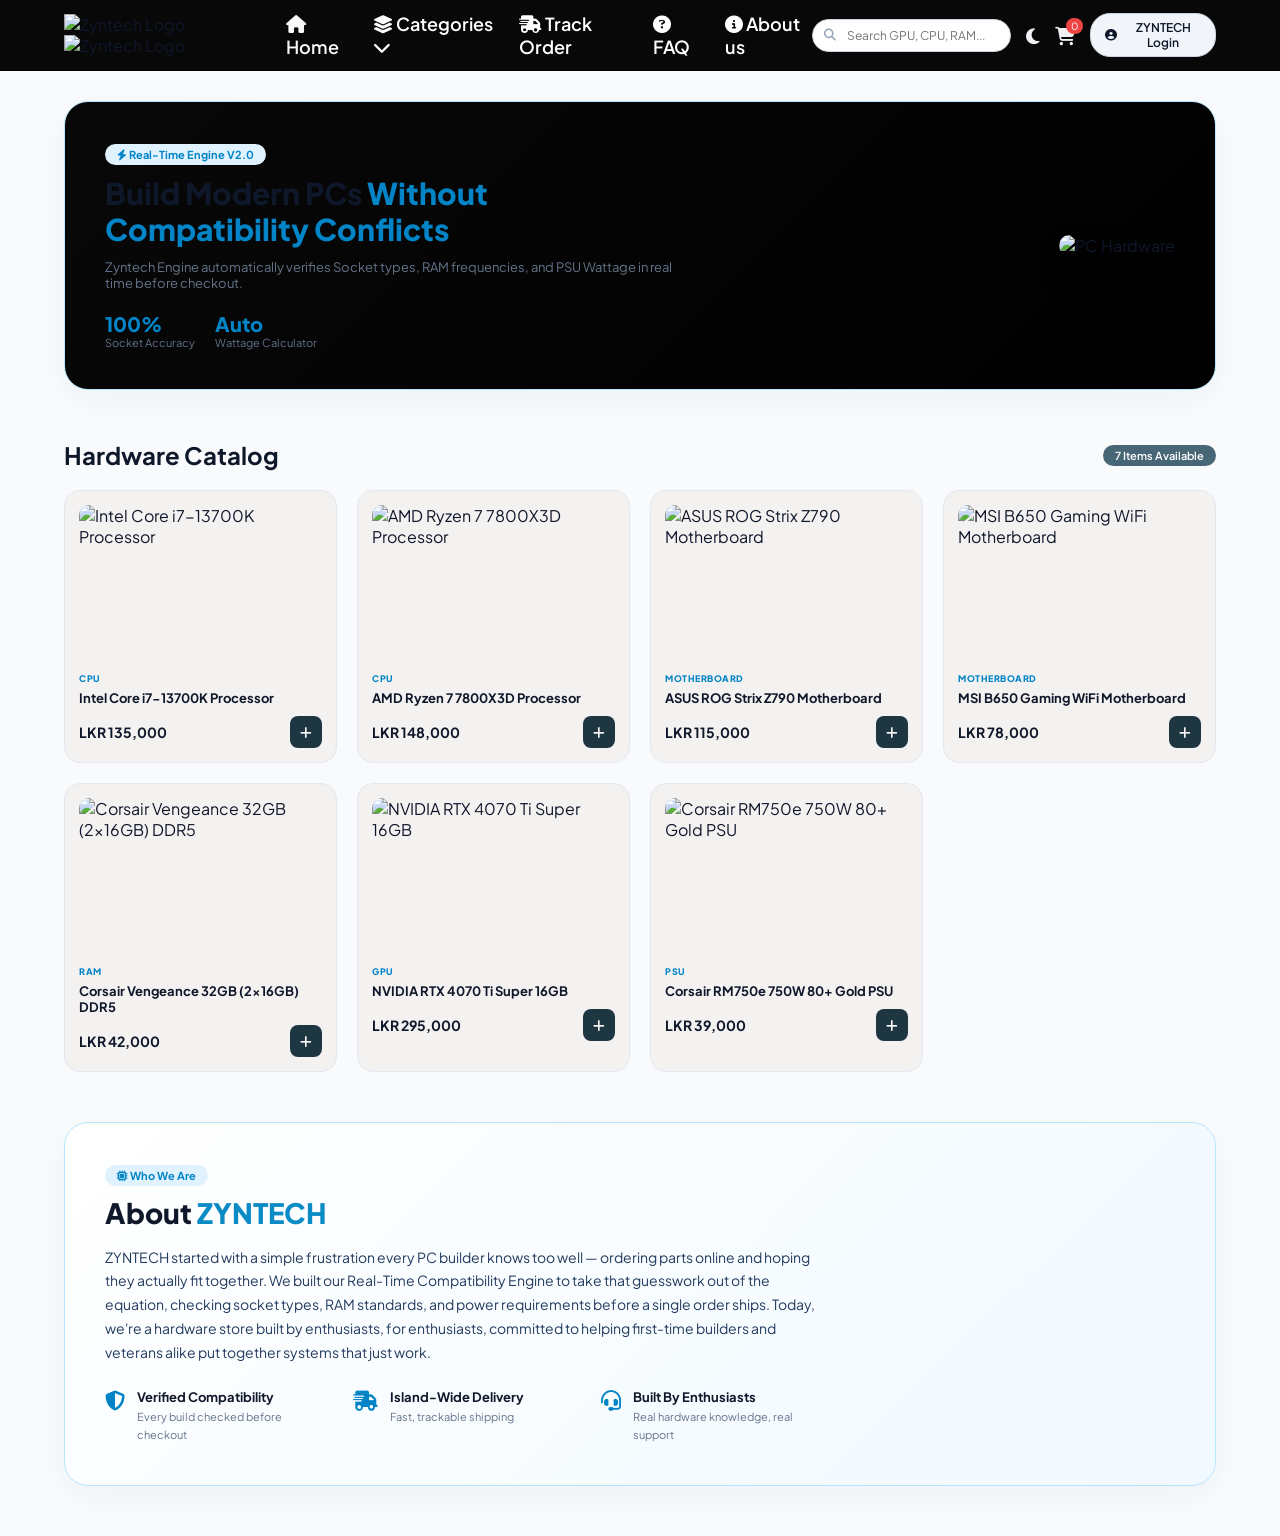
==== checkout.html @ bbfb162a "Add files via upload" ====
<!DOCTYPE html>
<html lang="en">
<head>
    <meta charset="UTF-8">
    <meta name="viewport" content="width=device-width, initial-scale=1.0">
    <title>Checkout - Zyntech Store</title>
    <link rel="stylesheet" href="https://cdnjs.cloudflare.com/ajax/libs/font-awesome/6.4.2/css/all.min.css">
    <link rel="stylesheet" href="style.css">
    <style>
        body { background: #f8fafc; overflow-y: auto; height: auto; }
        .checkout-container { max-width: 1000px; margin: 40px auto; padding: 0 20px; display: grid; grid-template-columns: 1fr 380px; gap: 30px; }
        .checkout-box { background: #fff; padding: 30px; border-radius: 20px; box-shadow: 0 10px 25px rgba(0,0,0,0.03); }
        .checkout-box h3 { margin-bottom: 20px; color: #0f172a; font-size: 18px; border-bottom: 1px solid #f1f5f9; padding-bottom: 10px; }
        .form-group { margin-bottom: 15px; }
        .form-group label { display: block; font-size: 13px; color: #475569; margin-bottom: 6px; font-weight: 500; }
        .form-group input, .form-group select { width: 100%; padding: 10px 14px; border: 1px solid #cbd5e1; border-radius: 10px; outline: none; font-size: 14px; }
        .order-summary-item { display: flex; justify-content: space-between; margin-bottom: 12px; font-size: 14px; color: #475569; }
        .total-row { border-top: 2px dashed #e2e8f0; padding-top: 12px; font-weight: 700; color: #0f172a; font-size: 16px; }
        .place-order-btn { width: 100%; padding: 14px; background: #0284c7; color: #fff; border: none; border-radius: 12px; font-weight: 600; font-size: 15px; cursor: pointer; margin-top: 20px; transition: 0.3s; }
        .place-order-btn:hover { background: #0369a1; }
        @media (max-width:768px){ .checkout-container { grid-template-columns: 1fr; } }
    </style>
</head>
<body>

    <header class="navbar">
        <div class="logo">
           
             <img src="img/zynteck.png" alt="Zyntech Logo" class="logo-img" width="100" height="auto">
               <img src="img/zyntechnametp.png" alt="Zyntech Logo" class="logo-img" width="110" height="auto">
        </div>
        <a href="index.html" class="btn secondary-btn" style="color:#0284c7; border-color:#0284c7;"><i class="fa-solid fa-arrow-left"></i> Back to Catalog</a>
    </header>

    <div class="checkout-container">
        <!-- Delivery Details -->
        <div class="checkout-box">
            <h3><i class="fa-solid fa-truck"></i> Shipping Information</h3>
            <form id="checkoutForm" onsubmit="event.preventDefault(); placeOrder();">
                <div class="form-group">
                    <label>Full Name</label>
                    <input type="text" id="custName" required>
                </div>
                <div class="form-group">
                    <label>Phone Number</label>
                    <input type="tel" id="custPhone" required>
                </div>
                <div class="form-group">
                    <label>Delivery Address</label>
                    <input type="text" id="custAddress" required>
                </div>
                <div class="form-group">
                    <label>Payment Method</label>
                    <select id="payMethod">
                        <option value="cod">Cash on Delivery</option>
                        <option value="card">Bank Transfer / Online Card</option>
                    </select>
                </div>
            </form>
        </div>

        <!-- Order Summary -->
        <div class="checkout-box">
            <h3><i class="fa-solid fa-receipt"></i> Order Summary</h3>
            <div id="summaryItems"></div>

            <div class="order-summary-item total-row">
                <span>Grand Total</span>
                <span id="grandTotal" style="color:#0284c7;">LKR 0</span>
            </div>
            <button class="place-order-btn" onclick="placeOrder()">Confirm & Place Order</button>
        </div>
    </div>

    <script>
        const cart = JSON.parse(localStorage.getItem('userCart')) || [];
        const currentUser = JSON.parse(localStorage.getItem('currentUser')) || {};

        if (cart.length === 0) window.location.href = "index.html";

        if (currentUser.name) document.getElementById('custName').value = currentUser.name;
        if (currentUser.phone) document.getElementById('custPhone').value = currentUser.phone;
        if (currentUser.address) document.getElementById('custAddress').value = currentUser.address;

        const summaryContainer = document.getElementById('summaryItems');
        let total = 0;

        summaryContainer.innerHTML = cart.map(item => {
            const itemTotal = item.price * item.qty;
            total += itemTotal;
            return `
                <div class="order-summary-item">
                    <span>${item.title} (x${item.qty})</span>
                    <span>LKR ${itemTotal.toLocaleString()}</span>
                </div>
            `;
        }).join('');

        document.getElementById('grandTotal').innerText = `LKR ${total.toLocaleString()}`;

        function placeOrder() {
            const name = document.getElementById('custName').value.trim();
            const address = document.getElementById('custAddress').value.trim();
            if(!name || !address) return alert("Please fill details!");

            alert(`Thank you ${name}! Your hardware order has been successfully placed.\nShipping to: ${address}`);
            localStorage.removeItem('userCart');
            window.location.href = "index.html";
            
        }
    </script>
</body>
</html>
---- style.css ----
@import url('https://fonts.googleapis.com/css2?family=Plus+Jakarta+Sans:wght@300;400;500;600;700&display=swap');

* { box-sizing: border-box; margin: 0; padding: 0; font-family: 'Plus Jakarta Sans', sans-serif; }
body { background: #f9fafb; color: #0f172a; }

/* ANIMATED CYBER BACKGROUND FOR LOGIN SCREEN */
.zyn-auth-body {
    height: 100vh;
    display: flex;
    justify-content: center;
    align-items: center;
    background: #fefefe;
    position: relative;
    overflow: hidden;
}

.cyber-grid-bg {
    position: absolute; width: 200%; height: 200%;
    background-image: linear-gradient(rgba(2, 132, 199, 0.08) 1px, transparent 1px),
                      linear-gradient(90deg, rgba(4, 91, 135, 0.08) 1px, transparent 1px);
    background-size: 40px 40px;
    transform: perspective(500px) rotateX(60deg);
    animation: gridMove 20s linear infinite;
}

@keyframes gridMove {
    0% { transform: perspective(500px) rotateX(60deg) translateY(0); }
    100% { transform: perspective(500px) rotateX(60deg) translateY(40px); }
}

.glowing-orb {
    position: absolute; border-radius: 50%; filter: blur(90px); opacity: 0.4;
    animation: orbFloat 8s ease-in-out infinite alternate;
}
.orb-1 { width: 300px; height: 300px; background: #0284c7; top: 10%; left: 15%; }
.orb-2 { width: 350px; height: 350px; background: #3b82f6; bottom: 10%; right: 15%; }

@keyframes orbFloat {
    0% { transform: translateY(0) scale(1); }
    100% { transform: translateY(-30px) scale(1.1); }
}

/* AUTH CARD DESIGN */
.zyn-auth-wrapper { position: relative; z-index: 10; width: 100%; max-width: 440px; padding: 20px; }

/*login details */
.zyn-auth-card {
    background: rgba(0, 0, 0, 0.881);
    backdrop-filter: blur(20px);
    border: 1px solid rgba(49, 107, 132, 0.2);
    border-radius: 24px;
    padding: 35px 30px;
    box-shadow: 0 25px 50px -12px rgba(0, 0, 0, 0.5), 0 0 20px rgba(12, 12, 12, 0.2);
}

.auth-brand { text-align: center; margin-bottom: 25px; }
.auth-brand .glow-icon { font-size: 32px; color: #436575; text-shadow: 0 0 15px #0284c7; margin-bottom: 8px; }
.auth-brand h2 { font-size: 20px; color: #ffffff; letter-spacing: 1px; }
.auth-brand h2 span { color: #3f5661; }

.zyn-tabs { display: flex; background: rgba(35, 25, 25, 0.05); border-radius: 12px; padding: 4px; margin-bottom: 20px; }
.zyn-tab {
    flex: 1; padding: 10px; background: none; border: none; color: #8492a0;
    font-size: 13px; font-weight: 600; border-radius: 8px; cursor: pointer; transition: 0.3s;
}
.zyn-tab.active { background: #0e0e0e; color: #eeeded; box-shadow: 0 4px 12px rgba(234, 235, 236, 0.4); }

.form-header { text-align: center; margin-bottom: 20px; }
.form-header h3 { color: #fff; font-size: 18px; }
.form-header p { color: #90a3b6; font-size: 12px; }

.input-box { position: relative; margin-bottom: 14px; }
.input-box i { position: absolute; left: 14px; top: 50%; transform: translateY(-50%); color: #ffffff; font-size: 14px; }
.input-box .toggle-eye { left: auto; right: 14px; cursor: pointer; }
.input-box input {
    width: 100%; padding: 12px 40px; background: rgba(255, 255, 255, 0.05);
    border: 1px solid rgba(6, 6, 6, 0.1); border-radius: 12px; color: #fff;
    font-size: 13px; outline: none; transition: 0.3s;
}
.input-box input:focus { border-color: #38bdf8; box-shadow: 0 0 10px rgba(77, 145, 175, 0.3); }

.auth-options { display: flex; justify-content: space-between; color: #95a2b7; font-size: 11px; margin-bottom: 15px; }
.forgot-pass { color: #38bdf8; text-decoration: none; }

.auth-btn.zyn-btn {
    width: 100%; padding: 13px; background: linear-gradient(135deg, #ffffff, #f9f9f9);
    color: #000000; border: none; border-radius: 12px; font-weight: 600; cursor: pointer;
    display: flex; justify-content: center; align-items: center; gap: 8px; transition: 0.3s;
}
.auth-btn.zyn-btn:hover { transform: translateY(-2px); box-shadow: 0 8px 20px rgba(1, 63, 94, 0.4); }

.error-msg { color: #f87171; font-size: 12px; text-align: center; margin-bottom: 10px; min-height: 18px; }

/* CLEAN NAVIGATION BAR FIXES */
.navbar {
    display: flex; justify-content: space-between; align-items: center;
    padding: 12px 5%; background: #080808; border-bottom: 1px solid #020000;
    position: sticky; top: 0; z-index: 1000;
}
.logo { display: flex; align-items: center; gap: 10px; }
.logo i { font-size: 24px; color: #93aab7; }
.brand-name { font-weight: 800; font-size: 18px; color: #eaecf0; display: block; line-height: 1; }
.brand-sub { font-size: 9px; color: #f8f3f3; font-weight: 700; letter-spacing: 1px; }

.nav-links { display: flex; align-items: center; gap: 20px; }
.nav-links a { text-decoration: none; color: #ffffff; font-size: 18px; font-weight: 600; transition: 0.2s; }
.nav-links a:hover, .nav-links a.active { color: #f6f8f9; }

/* FIX DROPDOWN HOVER BUG */
.nav-dropdown { position: relative; display: inline-block; }
.dropdown-menu {
    position: absolute; top: 100%; left: 0; min-width: 200px;
    background: #ffffff; border: 1px solid #e2e8f0; border-radius: 12px;
    padding: 8px 0; box-shadow: 0 10px 25px rgba(0,0,0,0.08);
    display: none; z-index: 1010; opacity: 0; transform: translateY(10px); transition: 0.2s ease;
}
.dropdown-menu-right { left: auto; right: 0; }
.nav-dropdown:hover .dropdown-menu { display: block; opacity: 1; transform: translateY(0); }
.dropdown-menu a { display: block; padding: 9px 16px; color: #334155; font-size: 12px; }
.dropdown-menu a:hover { background: #f1f5f9; color: #0284c7; }

.user-pill-btn {
    display: flex; align-items: center; gap: 8px; padding: 6px 14px;
    background: #f1f5f9; border: 1px solid #cbd5e1; border-radius: 20px;
    cursor: pointer; font-weight: 600; font-size: 12px; color: #0f172a;
}
.user-info-header { padding: 10px 16px; }
.role-badge { font-size: 9px; background: #e0f2fe; color: #0369a1; padding: 2px 6px; border-radius: 4px; font-weight: 700; }

.nav-actions { display: flex; align-items: center; gap: 15px; }
.search-box { position: relative; width: 220px; }
.search-box input { width: 100%; padding: 8px 12px 8px 34px; border: 1px solid #cbd5e1; border-radius: 20px; font-size: 12px; outline: none; }
.search-icon { position: absolute; left: 12px; top: 50%; transform: translateY(-50%); color: #94a3b8; font-size: 12px; }

.icon-btn { position: relative; background: none; 
            border: none; font-size: 18px; color: 
            #f0f0f4; cursor: pointer; }
.badge { position: absolute; top: -6px; right: -8px; background: #ef4444; color: #fff; font-size: 10px; padding: 2px 5px; border-radius: 10px; }

/* NEW WHITE & CYAN HERO CARD DESIGN */
.hero-section { padding: 30px 5%; }
.hero-wrapper {
    background: linear-gradient(135deg, #080808 0%, #000000 100%);
    border: 1px solid #bae6fd; border-radius: 24px; padding: 40px;
    display: flex; justify-content: space-between; align-items: center;
    box-shadow: 0 10px 30px rgba(2, 132, 199, 0.05);
}
.hero-text-block { max-width: 55%; }
.hero-chip { background: #e0f2fe; color: #0284c7; padding: 4px 12px; border-radius: 20px; font-size: 11px; font-weight: 700; }
.hero-text-block h1 { font-size: 30px; font-weight: 800; color: #0f172a; margin: 12px 0; line-height: 1.2; }
.hero-text-block h1 span { color: #0284c7; }
.hero-text-block p { color: #64748b; font-size: 13px; margin-bottom: 20px; }
.hero-stats { display: flex; gap: 20px; }
.stat-item h3 { color: #0284c7; font-size: 20px; font-weight: 800; }
.stat-item p { font-size: 11px; color: #64748b; margin: 0; }

.hero-visual .visual-card img { width: 320px; height: 200px; object-fit: cover; border-radius: 16px; box-shadow: 0 15px 30px rgba(0,0,0,0.1); }

/* PRODUCT CATALOG GRID */
.products-section { padding: 20px 5%; }
.section-header { display: flex; justify-content: space-between; align-items: center; margin-bottom: 20px; }
.count-badge { background: #486776; color: #fff; padding: 4px 12px; border-radius: 12px; font-size: 11px; font-weight: 600; }

.product-grid { display: grid; grid-template-columns: repeat(auto-fit, minmax(220px, 1fr)); gap: 20px; }
.product-card { background: #f4f1f1; border: 1px solid #e2e8f0; border-radius: 16px; padding: 14px; transition: 0.3s; }
.product-card:hover { transform: translateY(-4px); box-shadow: 0 12px 25px rgba(0,0,0,0.05); border-color: #49548a; }
.product-img { height: 150px; border-radius: 10px; overflow: hidden; margin-bottom: 10px; }
.product-img img { width: 100%; height: 100%; object-fit: cover; }

.category-tag { font-size: 9px; font-weight: 800; color: #0284c7; letter-spacing: 0.5px; }
.product-details h4 { font-size: 13px; color: #0f172a; margin: 4px 0 10px 0; }
.price-row { display: flex; justify-content: space-between; align-items: center; }
.price { font-weight: 700; font-size: 14px; color: #0f172a; }
.add-cart-btn { background: #1e3642; color: #faf7f7; border: none; width: 32px; height: 32px; border-radius: 8px; cursor: pointer; }

/* ABOUT US SECTION */
.about-section { padding: 30px 5% 50px; }
.about-wrapper {
    background: linear-gradient(135deg, #ffffff 0%, #f0f9ff 100%);
    border: 1px solid #bae6fd; border-radius: 24px; padding: 40px;
    box-shadow: 0 10px 30px rgba(2, 132, 199, 0.05);
}
.about-text-block { max-width: 720px; }
.about-text-block h2 { font-size: 28px; font-weight: 800; color: #0f172a; margin: 12px 0 16px; line-height: 1.2; }
.about-text-block h2 span { color: #0b8bc6; }
.about-text-block p { color: #223b5e; font-size: 14px; line-height: 1.7; margin-bottom: 24px; }

.about-stats { display: flex; flex-wrap: wrap; gap: 24px; }
.about-stat-item { display: flex; align-items: flex-start; gap: 12px; min-width: 200px; flex: 1; }
.about-stat-item i { font-size: 20px; color: #0284c7; margin-top: 2px; }
.about-stat-item h4 { font-size: 13px; color: #0f172a; margin-bottom: 3px; }
.about-stat-item p { font-size: 11px; color: #64748b; margin: 0; }

@media (max-width: 768px) {
    .about-stats { flex-direction: column; gap: 16px; }
}

/* MODALS & DRAWER */
.track-modal-overlay, .cart-drawer-overlay { position: fixed; inset: 0; background: rgba(15, 15, 15, 0.4); backdrop-filter: blur(4px); display: none; z-index: 1100; }
.track-modal-overlay.active, .cart-drawer-overlay.active { display: block; }
.track-modal { position: fixed; top: 50%; left: 50%; transform: translate(-50%, -50%) scale(0.9); background: #fff; width: 90%; max-width: 440px; padding: 25px; border-radius: 20px; display: none; z-index: 1101; }
.track-modal.active { display: block; transform: translate(-50%, -50%) scale(1); }

.cart-drawer { position: fixed; top: 0; right: -420px; width: 380px; height: 100vh; background: #f7f0f0; z-index: 1101; display: flex; flex-direction: column; transition: 0.3s ease; }
.cart-drawer.active { right: 0; }
.cart-header { padding: 16px; border-bottom: 1px solid #e2e8f0; display: flex; justify-content: space-between; }
.cart-items-container { flex: 1; padding: 16px; overflow-y: auto; }
.cart-footer { padding: 16px; border-top: 1px solid #e2e8f0; background: #f8fafc; }

.compat-box { margin: 12px 16px; padding: 12px; border-radius: 10px; font-size: 12px; }
.compat-error { background: #fef2f2; border: 1px solid #fecaca; color: #dc2626; }
.compat-success { background: #f0fdf4; border: 1px solid #bbf7d0; color: #16a34a; }

.close-modal-btn, .close-cart-btn { background: none; border: none; font-size: 20px; cursor: pointer; color: #64748b; }
.checkout-btn { width: 100%; padding: 12px; background: #0a9bcb; color: #fff; border: none; border-radius: 10px; font-weight: 600; cursor: pointer; }
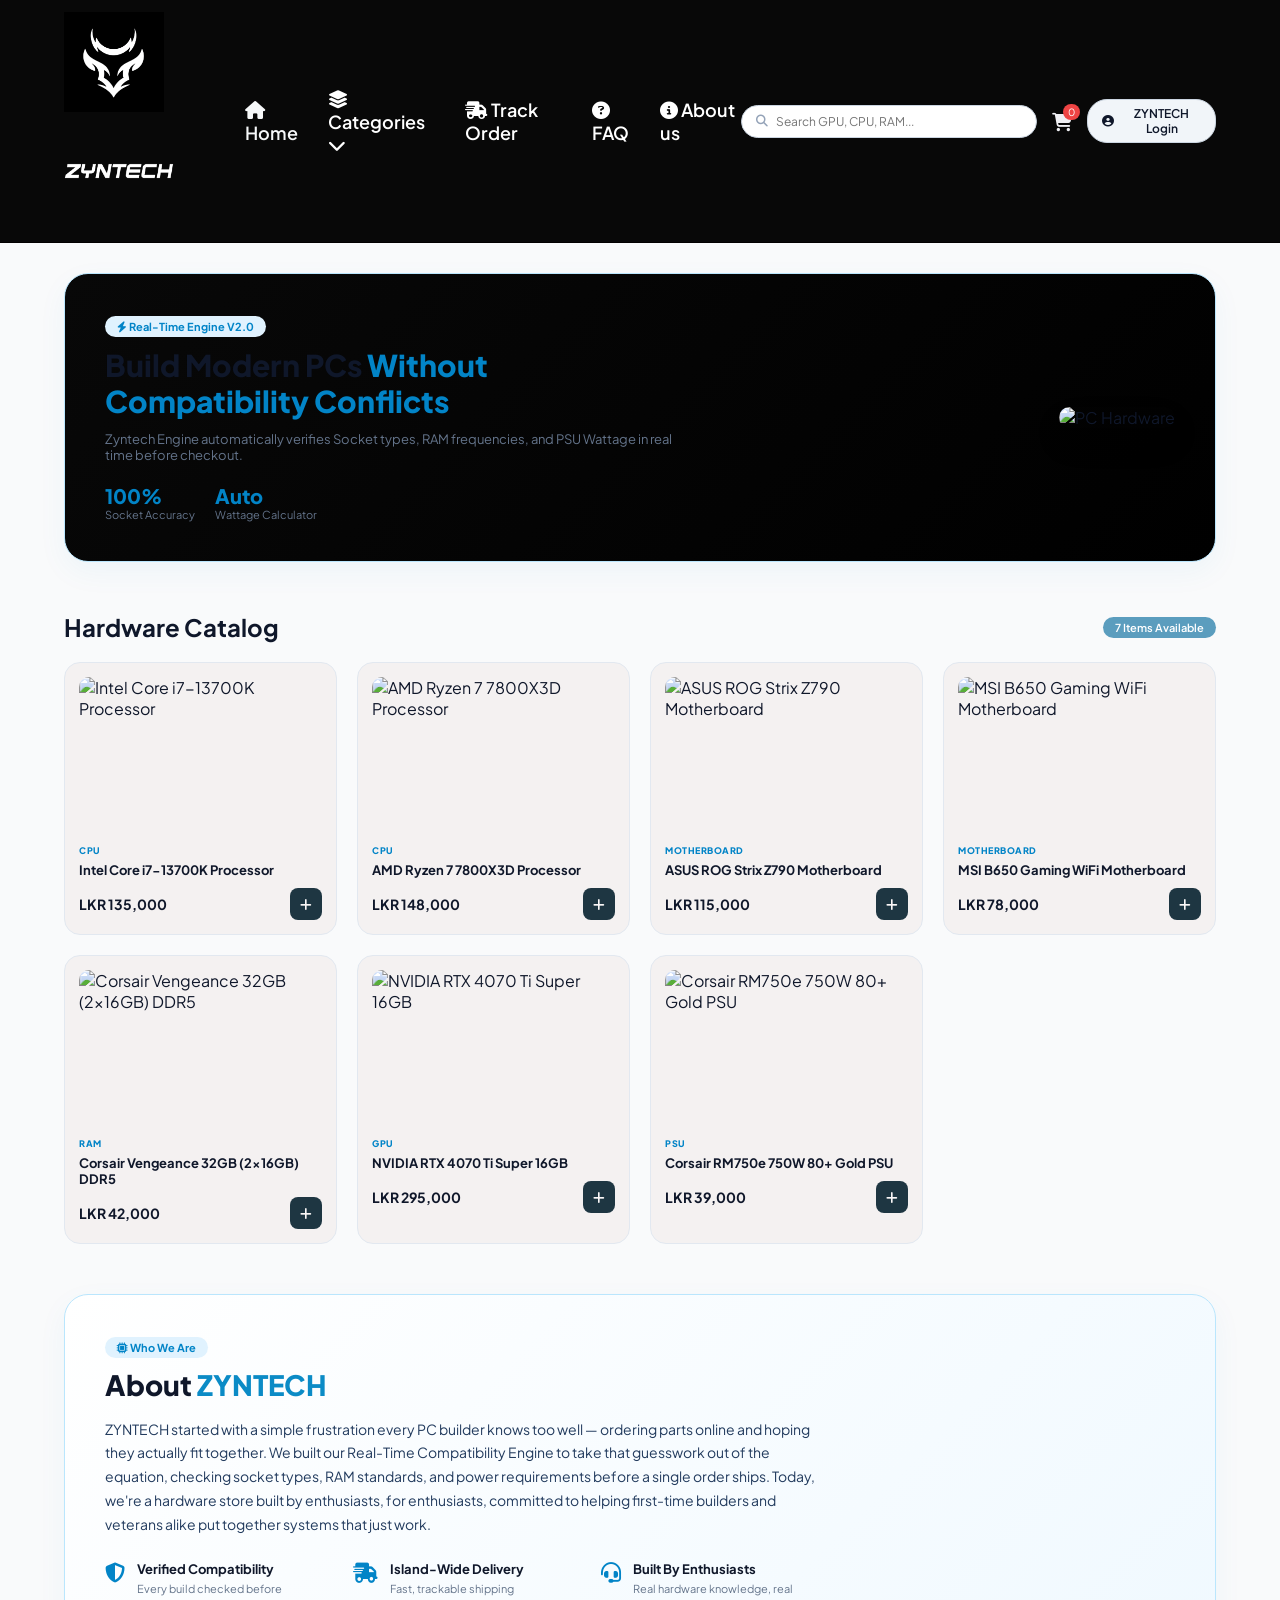
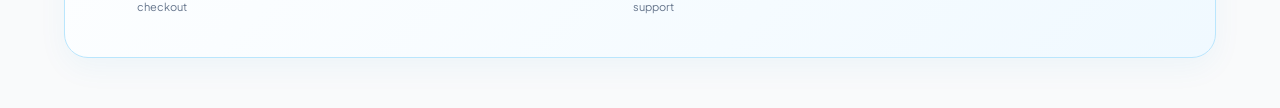
==== commit ad4e8fd6: "changed checkout & categories" ====
--- a/checkout.html
+++ b/checkout.html
@@ -1,5 +1,6 @@
 <!DOCTYPE html>
 <html lang="en">
+
 <head>
     <meta charset="UTF-8">
     <meta name="viewport" content="width=device-width, initial-scale=1.0">
@@ -7,29 +8,139 @@
     <link rel="stylesheet" href="https://cdnjs.cloudflare.com/ajax/libs/font-awesome/6.4.2/css/all.min.css">
     <link rel="stylesheet" href="style.css">
     <style>
-        body { background: #f8fafc; overflow-y: auto; height: auto; }
-        .checkout-container { max-width: 1000px; margin: 40px auto; padding: 0 20px; display: grid; grid-template-columns: 1fr 380px; gap: 30px; }
-        .checkout-box { background: #fff; padding: 30px; border-radius: 20px; box-shadow: 0 10px 25px rgba(0,0,0,0.03); }
-        .checkout-box h3 { margin-bottom: 20px; color: #0f172a; font-size: 18px; border-bottom: 1px solid #f1f5f9; padding-bottom: 10px; }
-        .form-group { margin-bottom: 15px; }
-        .form-group label { display: block; font-size: 13px; color: #475569; margin-bottom: 6px; font-weight: 500; }
-        .form-group input, .form-group select { width: 100%; padding: 10px 14px; border: 1px solid #cbd5e1; border-radius: 10px; outline: none; font-size: 14px; }
-        .order-summary-item { display: flex; justify-content: space-between; margin-bottom: 12px; font-size: 14px; color: #475569; }
-        .total-row { border-top: 2px dashed #e2e8f0; padding-top: 12px; font-weight: 700; color: #0f172a; font-size: 16px; }
-        .place-order-btn { width: 100%; padding: 14px; background: #0284c7; color: #fff; border: none; border-radius: 12px; font-weight: 600; font-size: 15px; cursor: pointer; margin-top: 20px; transition: 0.3s; }
-        .place-order-btn:hover { background: #0369a1; }
-        @media (max-width:768px){ .checkout-container { grid-template-columns: 1fr; } }
+        body {
+            background: #f8fafc;
+            overflow-y: auto;
+            height: auto;
+        }
+
+        .checkout-container {
+            max-width: 1000px;
+            margin: 40px auto;
+            padding: 0 20px;
+            display: grid;
+            grid-template-columns: 1fr 380px;
+            gap: 30px;
+        }
+
+        .checkout-box {
+            background: #fff;
+            padding: 30px;
+            border-radius: 20px;
+            box-shadow: 0 10px 25px rgba(0, 0, 0, 0.03);
+        }
+
+        .checkout-box h3 {
+            margin-bottom: 20px;
+            color: #0f172a;
+            font-size: 18px;
+            border-bottom: 1px solid #f1f5f9;
+            padding-bottom: 10px;
+        }
+
+        .form-group {
+            margin-bottom: 15px;
+        }
+
+        .form-group label {
+            display: block;
+            font-size: 13px;
+            color: #475569;
+            margin-bottom: 6px;
+            font-weight: 500;
+        }
+
+        .form-group input,
+        .form-group select {
+            width: 100%;
+            padding: 10px 14px;
+            border: 1px solid #cbd5e1;
+            border-radius: 10px;
+            outline: none;
+            font-size: 14px;
+        }
+
+        .order-summary-item {
+            display: flex;
+            justify-content: space-between;
+            margin-bottom: 12px;
+            font-size: 14px;
+            color: #475569;
+        }
+
+        .total-row {
+            border-top: 2px dashed #e2e8f0;
+            padding-top: 12px;
+            font-weight: 700;
+            color: #0f172a;
+            font-size: 16px;
+        }
+
+        .place-order-btn {
+            width: 100%;
+            padding: 14px;
+            background: #0284c7;
+            color: #fff;
+            border: none;
+            border-radius: 12px;
+            font-weight: 600;
+            font-size: 15px;
+            cursor: pointer;
+            margin-top: 20px;
+            transition: 0.3s;
+        }
+
+        .place-order-btn:hover {
+            background: #0369a1;
+        }
+
+        @media (max-width:768px) {
+            .checkout-container {
+                grid-template-columns: 1fr;
+            }
+        }
     </style>
 </head>
+
 <body>
 
     <header class="navbar">
         <div class="logo">
-           
-             <img src="img/zynteck.png" alt="Zyntech Logo" class="logo-img" width="100" height="auto">
-               <img src="img/zyntechnametp.png" alt="Zyntech Logo" class="logo-img" width="110" height="auto">
+
+            <img src="img/zynteck.png" alt="Zyntech Logo" class="logo-img" width="100" height="auto">
+            <img src="img/zyntechnametp.png" alt="Zyntech Logo" class="logo-img" width="110" height="auto">
         </div>
-        <a href="index.html" class="btn secondary-btn" style="color:#0284c7; border-color:#0284c7;"><i class="fa-solid fa-arrow-left"></i> Back to Catalog</a>
+
+        <nav class="nav-links">
+            <a href="index.html" class="active"><i class="fa-solid fa-house"></i> Home </a>
+
+            <div class="nav-dropdown">
+                <a href="#products" class="dropbtn"><i class="fa-solid fa-layer-group"></i> Categories <i
+                        class="fa-solid fa-chevron-down arrow-icon"></i></a>
+                <div class="dropdown-menu">
+                    <a href="javascript:void(0)" onclick="filterByCategory('all')"><i
+                            class="fa-solid fa-border-all"></i> All Hardware</a>
+                    <a href="javascript:void(0)" onclick="filterByCategory('cpu')"><i class="fa-solid fa-microchip"></i>
+                        Processors (CPU)</a>
+                    <a href="javascript:void(0)" onclick="filterByCategory('gpu')"><i class="fa-solid fa-tv"></i>
+                        Graphics Cards (GPU)</a>
+                    <a href="javascript:void(0)" onclick="filterByCategory('motherboard')"><i
+                            class="fa-solid fa-server"></i> Motherboards</a>
+                    <a href="javascript:void(0)" onclick="filterByCategory('ram')"><i class="fa-solid fa-memory"></i>
+                        RAM Memory</a>
+                    <a href="javascript:void(0)" onclick="filterByCategory('psu')"><i class="fa-solid fa-plug"></i>
+                        Power Supplies</a>
+                </div>
+            </div>
+
+            <a href="javascript:void(0)" onclick="toggleTrackModal()"><i class="fa-solid fa-truck-fast"></i> Track
+                Order</a>
+            <a href="#faq"><i class="fa-solid fa-circle-question"></i> FAQ</a>
+            <a href="#about"><i class="fa-solid fa-info-circle"></i> About us</a>
+        </nav>
+
+        <a href="index.html" class="btn secondary-btn" style="color:#0284c7; border-color:#0284c7;"><i
+                class="fa-solid fa-arrow-left"></i> Back to Catalog</a>
     </header>
 
     <div class="checkout-container">
@@ -101,13 +212,14 @@
         function placeOrder() {
             const name = document.getElementById('custName').value.trim();
             const address = document.getElementById('custAddress').value.trim();
-            if(!name || !address) return alert("Please fill details!");
+            if (!name || !address) return alert("Please fill details!");
 
             alert(`Thank you ${name}! Your hardware order has been successfully placed.\nShipping to: ${address}`);
             localStorage.removeItem('userCart');
             window.location.href = "index.html";
-            
+
         }
     </script>
 </body>
+
 </html>
--- a/style.css
+++ b/style.css
@@ -128,9 +128,9 @@
 .role-badge { font-size: 9px; background: #e0f2fe; color: #0369a1; padding: 2px 6px; border-radius: 4px; font-weight: 700; }
 
 .nav-actions { display: flex; align-items: center; gap: 15px; }
-.search-box { position: relative; width: 220px; }
+.search-box { position: relative; width: 320px; }
 .search-box input { width: 100%; padding: 8px 12px 8px 34px; border: 1px solid #cbd5e1; border-radius: 20px; font-size: 12px; outline: none; }
-.search-icon { position: absolute; left: 12px; top: 50%; transform: translateY(-50%); color: #94a3b8; font-size: 12px; }
+.search-icon { position: absolute; left: 15px; top: 50%; transform: translateY(-50%); color: #94a3b8; font-size: 12px; }
 
 .icon-btn { position: relative; background: none; 
             border: none; font-size: 18px; color: 
@@ -159,11 +159,11 @@
 /* PRODUCT CATALOG GRID */
 .products-section { padding: 20px 5%; }
 .section-header { display: flex; justify-content: space-between; align-items: center; margin-bottom: 20px; }
-.count-badge { background: #486776; color: #fff; padding: 4px 12px; border-radius: 12px; font-size: 11px; font-weight: 600; }
+.count-badge { background: #5b9dbe; color: #fff; padding: 4px 12px; border-radius: 12px; font-size: 11px; font-weight: 600; }
 
 .product-grid { display: grid; grid-template-columns: repeat(auto-fit, minmax(220px, 1fr)); gap: 20px; }
 .product-card { background: #f4f1f1; border: 1px solid #e2e8f0; border-radius: 16px; padding: 14px; transition: 0.3s; }
-.product-card:hover { transform: translateY(-4px); box-shadow: 0 12px 25px rgba(0,0,0,0.05); border-color: #49548a; }
+.product-card:hover { transform: translateY(-4px); box-shadow: 0 12px 25px rgba(0,0,0,0.05); border-color: #68686e; }
 .product-img { height: 150px; border-radius: 10px; overflow: hidden; margin-bottom: 10px; }
 .product-img img { width: 100%; height: 100%; object-fit: cover; }
 
@@ -201,15 +201,15 @@
 .track-modal { position: fixed; top: 50%; left: 50%; transform: translate(-50%, -50%) scale(0.9); background: #fff; width: 90%; max-width: 440px; padding: 25px; border-radius: 20px; display: none; z-index: 1101; }
 .track-modal.active { display: block; transform: translate(-50%, -50%) scale(1); }
 
-.cart-drawer { position: fixed; top: 0; right: -420px; width: 380px; height: 100vh; background: #f7f0f0; z-index: 1101; display: flex; flex-direction: column; transition: 0.3s ease; }
+.cart-drawer { position: fixed; top: 0; right: -420px; width: 380px; height: 100vh; background: #fffdfd; z-index: 1101; display: flex; flex-direction: column; transition: 0.3s ease; }
 .cart-drawer.active { right: 0; }
 .cart-header { padding: 16px; border-bottom: 1px solid #e2e8f0; display: flex; justify-content: space-between; }
 .cart-items-container { flex: 1; padding: 16px; overflow-y: auto; }
-.cart-footer { padding: 16px; border-top: 1px solid #e2e8f0; background: #f8fafc; }
+.cart-footer { padding: 16px; border-top: 1px solid #e2e8f0; background: #000000; }
 
 .compat-box { margin: 12px 16px; padding: 12px; border-radius: 10px; font-size: 12px; }
 .compat-error { background: #fef2f2; border: 1px solid #fecaca; color: #dc2626; }
 .compat-success { background: #f0fdf4; border: 1px solid #bbf7d0; color: #16a34a; }
 
 .close-modal-btn, .close-cart-btn { background: none; border: none; font-size: 20px; cursor: pointer; color: #64748b; }
-.checkout-btn { width: 100%; padding: 12px; background: #0a9bcb; color: #fff; border: none; border-radius: 10px; font-weight: 600; cursor: pointer; }+.checkout-btn { width: 100%; padding: 12px; background: #17aecd; color: #fff; border: none; border-radius: 10px; font-weight: 600; cursor: pointer; }
